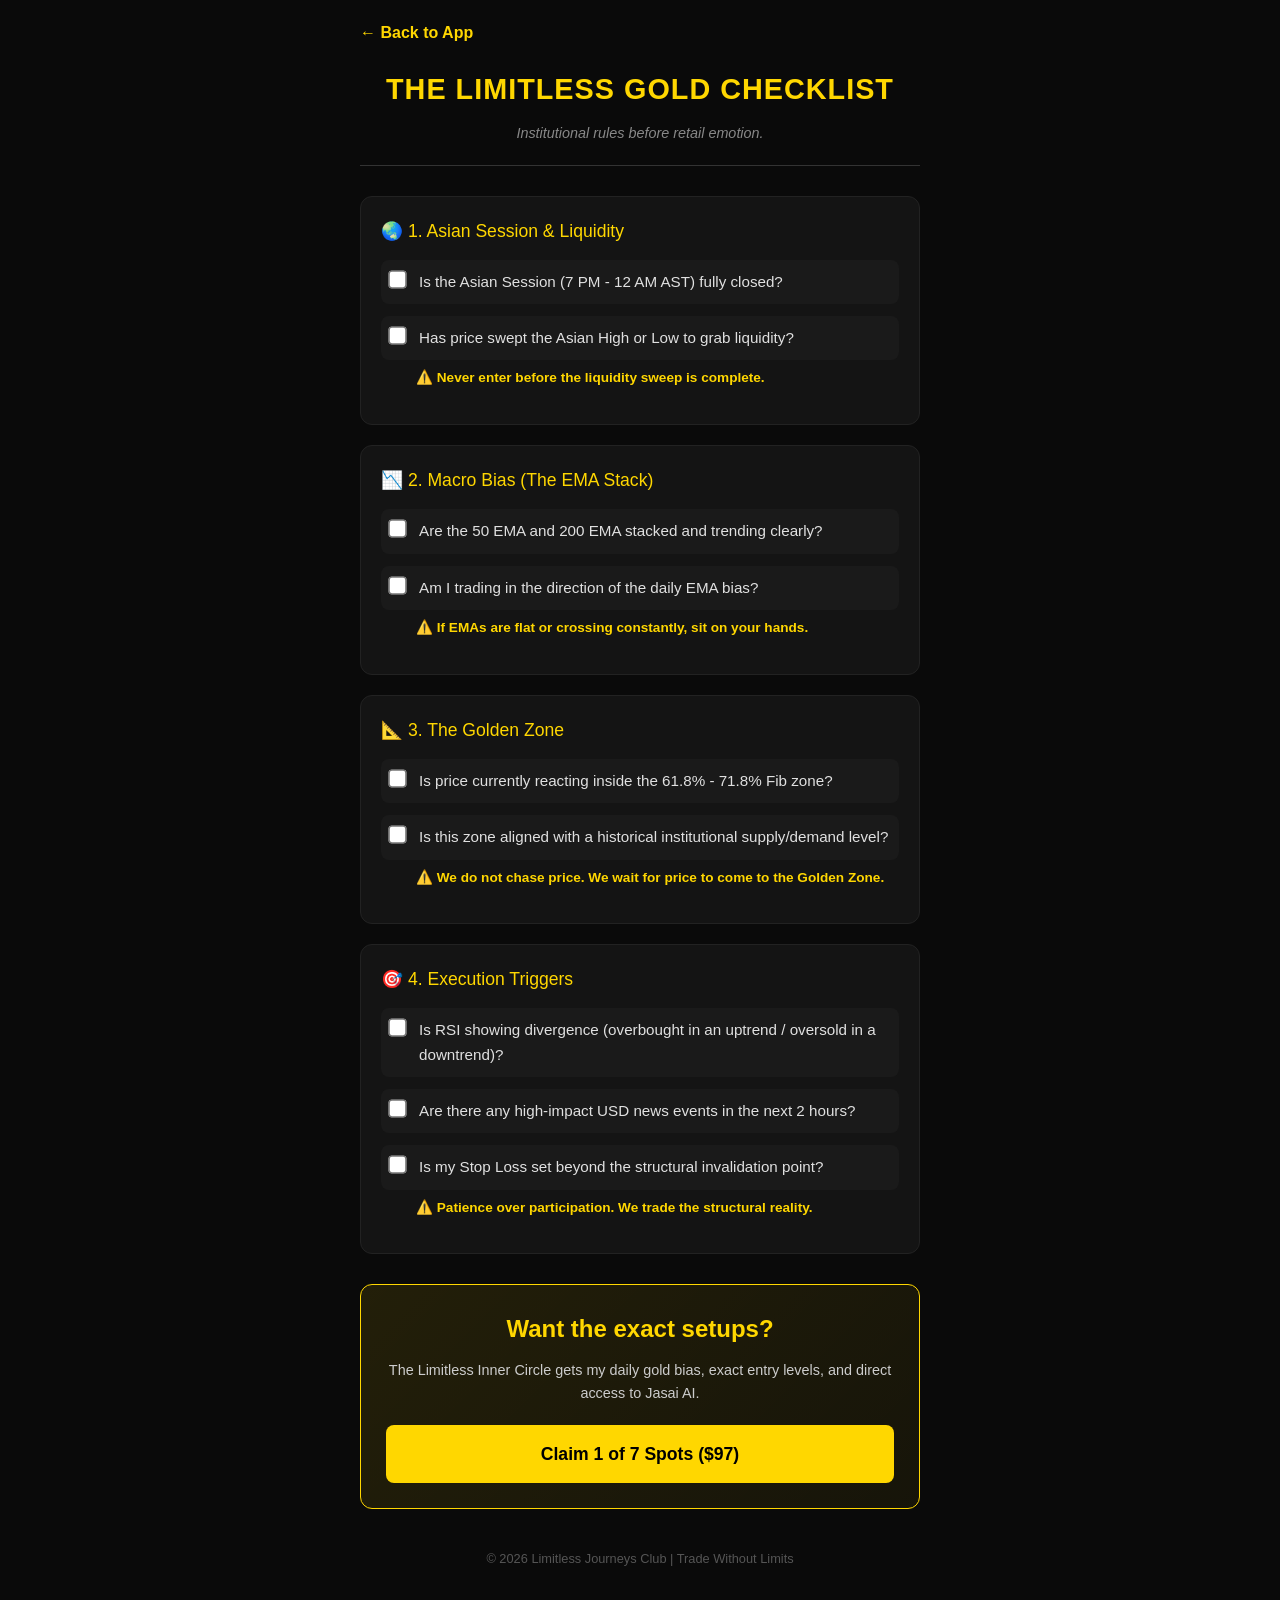
==== checklist.html @ 47de5604 "Add branded Gold Trading Checklist" ====
<!DOCTYPE html>
<html lang="en">
<head>
    <meta charset="UTF-8">
    <meta name="viewport" content="width=device-width, initial-scale=1.0, maximum-scale=1.0, user-scalable=no">
    <meta name="theme-color" content="#000000">
    <title>The Limitless Gold Checklist</title>
    <style>
        * { box-sizing: border-box; margin: 0; padding: 0; }
        body {
            background-color: #0a0a0a;
            color: #ffffff;
            font-family: -apple-system, BlinkMacSystemFont, "Segoe UI", Roboto, Helvetica, Arial, sans-serif;
            line-height: 1.6;
            padding: 20px;
            max-width: 600px;
            margin: 0 auto;
        }
        header {
            text-align: center;
            border-bottom: 1px solid #333;
            padding-bottom: 20px;
            margin-bottom: 30px;
        }
        header h1 {
            color: #FFD700;
            font-size: 1.8rem;
            letter-spacing: 1px;
        }
        header p {
            color: #888;
            font-size: 0.9rem;
            margin-top: 10px;
            font-style: italic;
        }
        .back-btn {
            display: inline-block;
            color: #FFD700;
            text-decoration: none;
            margin-bottom: 20px;
            font-weight: bold;
        }
        .checklist-section {
            background: #141414;
            border: 1px solid #222;
            border-radius: 12px;
            padding: 20px;
            margin-bottom: 20px;
        }
        .section-title {
            color: #FFD700;
            font-size: 1.1rem;
            margin-bottom: 15px;
            display: flex;
            align-items: center;
            gap: 10px;
        }
        .check-item {
            display: flex;
            align-items: flex-start;
            margin-bottom: 12px;
            padding: 10px;
            background: #1a1a1a;
            border-radius: 8px;
            transition: background 0.2s;
            cursor: pointer;
        }
        .check-item:hover { background: #222; }
        .check-item input[type="checkbox"] {
            transform: scale(1.4);
            margin-right: 15px;
            margin-top: 3px;
            accent-color: #FFD700;
            cursor: pointer;
        }
        .check-item label {
            flex: 1;
            font-size: 0.95rem;
            color: #e0e0e0;
            cursor: pointer;
        }
        .check-item input:checked + label {
            text-decoration: line-through;
            color: #666;
        }
        .rule-text {
            font-size: 0.85rem;
            color: #FFD700;
            margin-top: -5px;
            margin-bottom: 15px;
            padding-left: 35px;
            font-weight: bold;
        }
        .cta-box {
            background: linear-gradient(135deg, rgba(255,215,0,0.1), rgba(255,215,0,0.05));
            border: 1px solid #FFD700;
            border-radius: 12px;
            padding: 25px;
            text-align: center;
            margin-top: 30px;
        }
        .cta-box h2 {
            color: #FFD700;
            margin-bottom: 10px;
        }
        .cta-box p {
            color: #ccc;
            margin-bottom: 20px;
            font-size: 0.9rem;
        }
        .cta-btn {
            display: block;
            background: #FFD700;
            color: #000;
            font-weight: bold;
            text-decoration: none;
            padding: 15px;
            border-radius: 8px;
            font-size: 1.1rem;
            transition: transform 0.1s;
        }
        .cta-btn:active { transform: scale(0.98); }
        footer {
            text-align: center;
            color: #555;
            font-size: 0.8rem;
            margin-top: 40px;
            padding-bottom: 20px;
        }
    </style>
</head>
<body>

    <a href="index.html" class="back-btn">← Back to App</a>

    <header>
        <h1>THE LIMITLESS GOLD CHECKLIST</h1>
        <p>Institutional rules before retail emotion.</p>
    </header>

    <!-- SECTION 1 -->
    <div class="checklist-section">
        <div class="section-title">🌏 1. Asian Session & Liquidity</div>
        
        <div class="check-item" onclick="this.querySelector('input').click()">
            <input type="checkbox" id="c1">
            <label for="c1">Is the Asian Session (7 PM - 12 AM AST) fully closed?</label>
        </div>
        <div class="check-item" onclick="this.querySelector('input').click()">
            <input type="checkbox" id="c2">
            <label for="c2">Has price swept the Asian High or Low to grab liquidity?</label>
        </div>
        <p class="rule-text">⚠️ Never enter before the liquidity sweep is complete.</p>
    </div>

    <!-- SECTION 2 -->
    <div class="checklist-section">
        <div class="section-title">📉 2. Macro Bias (The EMA Stack)</div>
        <div class="check-item" onclick="this.querySelector('input').click()">
            <input type="checkbox" id="c3">
            <label for="c3">Are the 50 EMA and 200 EMA stacked and trending clearly?</label>
        </div>
        <div class="check-item" onclick="this.querySelector('input').click()">
            <input type="checkbox" id="c4">
            <label for="c4">Am I trading in the direction of the daily EMA bias?</label>
        </div>
        <p class="rule-text">⚠️ If EMAs are flat or crossing constantly, sit on your hands.</p>
    </div>

    <!-- SECTION 3 -->
    <div class="checklist-section">
        <div class="section-title">📐 3. The Golden Zone</div>
        <div class="check-item" onclick="this.querySelector('input').click()">
            <input type="checkbox" id="c5">
            <label for="c5">Is price currently reacting inside the 61.8% - 71.8% Fib zone?</label>
        </div>
        <div class="check-item" onclick="this.querySelector('input').click()">
            <input type="checkbox" id="c6">
            <label for="c6">Is this zone aligned with a historical institutional supply/demand level?</label>
        </div>
        <p class="rule-text">⚠️ We do not chase price. We wait for price to come to the Golden Zone.</p>
    </div>

    <!-- SECTION 4 -->
    <div class="checklist-section">
        <div class="section-title">🎯 4. Execution Triggers</div>
        <div class="check-item" onclick="this.querySelector('input').click()">
            <input type="checkbox" id="c7">
            <label for="c7">Is RSI showing divergence (overbought in an uptrend / oversold in a downtrend)?</label>
        </div>
        <div class="check-item" onclick="this.querySelector('input').click()">
            <input type="checkbox" id="c8">
            <label for="c8">Are there any high-impact USD news events in the next 2 hours?</label>
        </div>
        <div class="check-item" onclick="this.querySelector('input').click()">
            <input type="checkbox" id="c9">
            <label for="c9">Is my Stop Loss set beyond the structural invalidation point?</label>
        </div>
        <p class="rule-text">⚠️ Patience over participation. We trade the structural reality.</p>
    </div>

    <!-- CTA -->
    <div class="cta-box">
        <h2>Want the exact setups?</h2>
        <p>The Limitless Inner Circle gets my daily gold bias, exact entry levels, and direct access to Jasai AI.</p>
        <a href="https://payhip.com/b/puVSQ" target="_blank" class="cta-btn">Claim 1 of 7 Spots ($97)</a>
    </div>

    <footer>
        © 2026 Limitless Journeys Club | Trade Without Limits
    </footer>

    <script>
        // Auto-save checkbox states to the user's browser
        const checkboxes = document.querySelectorAll('input[type="checkbox"]');
        checkboxes.forEach(cb => {
            const savedState = localStorage.getItem('limitless_check_' + cb.id);
            if (savedState === 'true') cb.checked = true;
            
            cb.addEventListener('change', () => {
                localStorage.setItem('limitless_check_' + cb.id, cb.checked);
            });
        });
    </script>
</body>
</html>
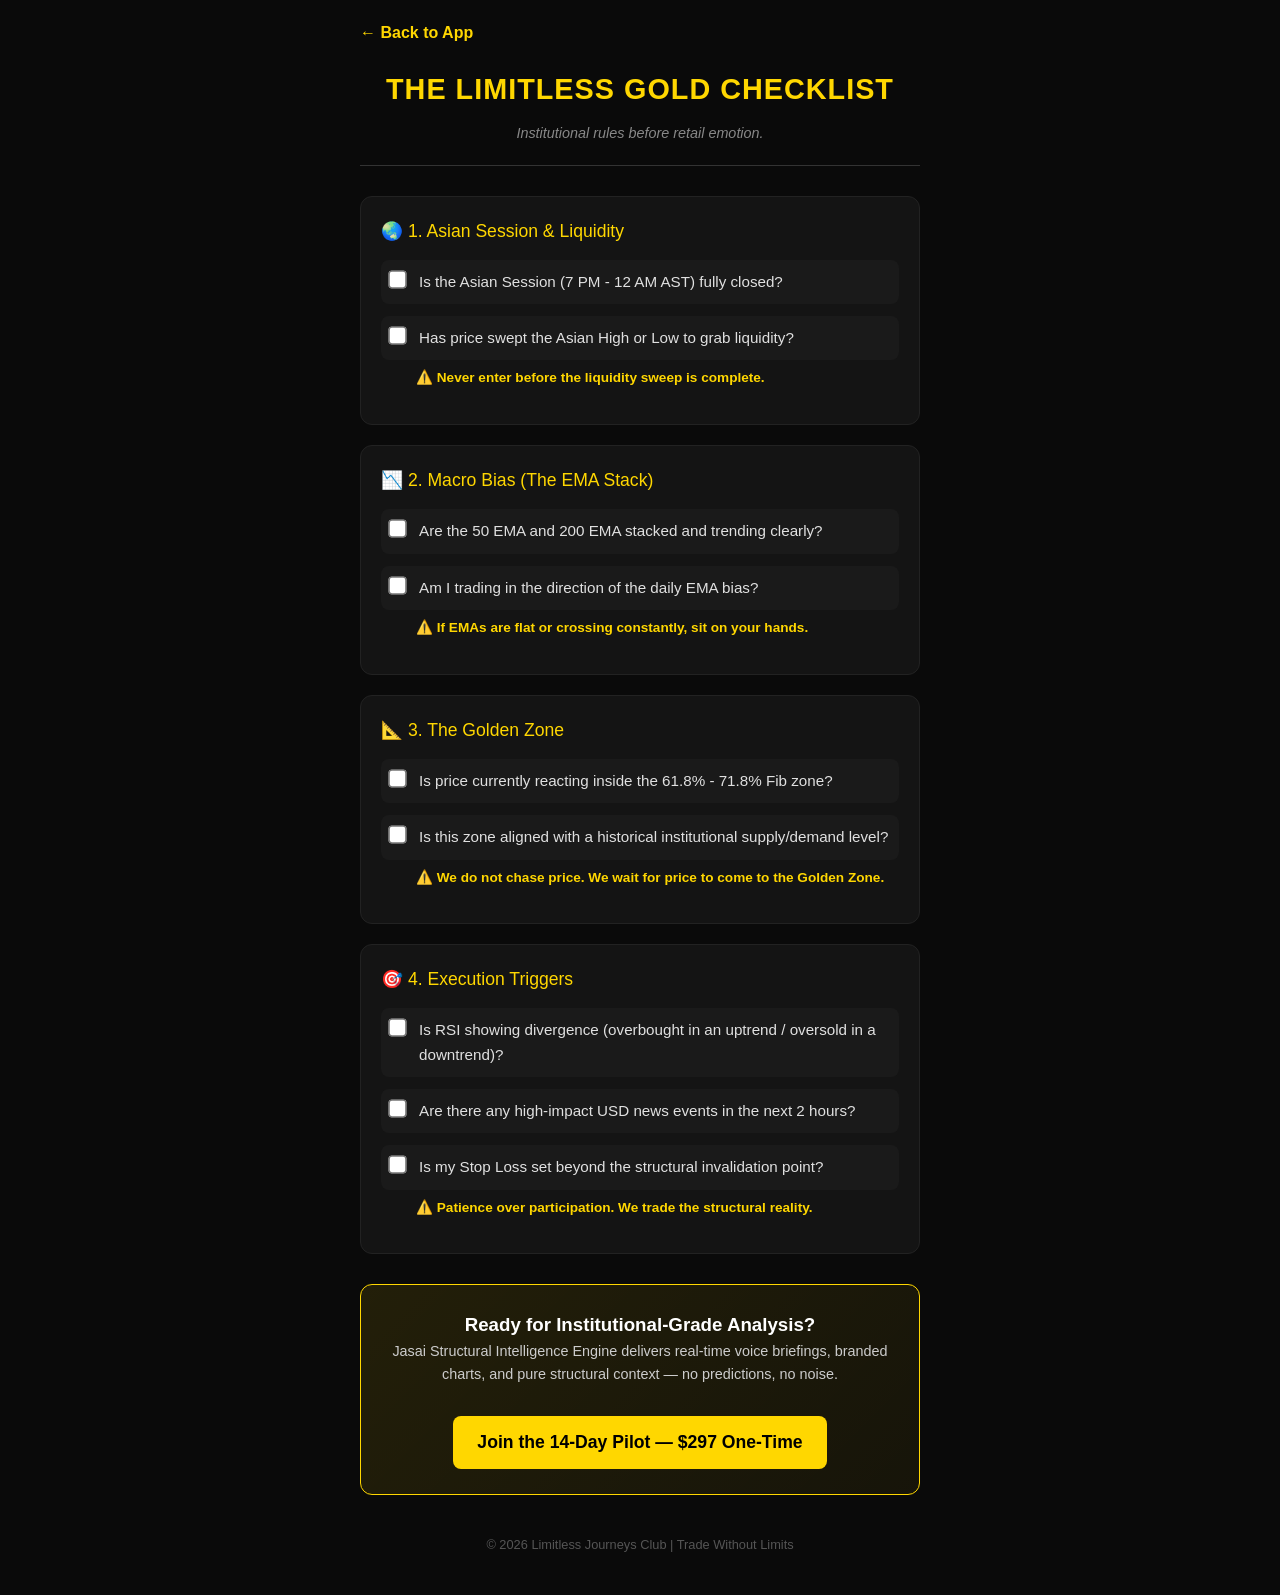
==== commit bfea7cc8: "Fix: Replace $97 checklist CTA with $297 Whop pilot link" ====
--- a/checklist.html
+++ b/checklist.html
@@ -200,11 +200,11 @@
     </div>
 
     <!-- CTA -->
-    <div class="cta-box">
-        <h2>Want the exact setups?</h2>
-        <p>The Limitless Inner Circle gets my daily gold bias, exact entry levels, and direct access to Jasai AI.</p>
-        <a href="https://payhip.com/b/puVSQ" target="_blank" class="cta-btn">Claim 1 of 7 Spots ($97)</a>
-    </div>
+       <div class="cta-box">
+       <h3>Ready for Institutional-Grade Analysis?</h3>
+       <p>Jasai Structural Intelligence Engine delivers real-time voice briefings, branded charts, and pure structural context — no predictions, no noise.</p>
+       <a href="https://jsie-14-day-pilot.whop.site/" class="cta-btn" style="background:#FFD700; color:black; padding:12px 24px; border-radius:8px; font-weight:bold; display:inline-block; margin-top:10px;">Join the 14-Day Pilot — $297 One-Time</a>
+   </div>
 
     <footer>
         © 2026 Limitless Journeys Club | Trade Without Limits
